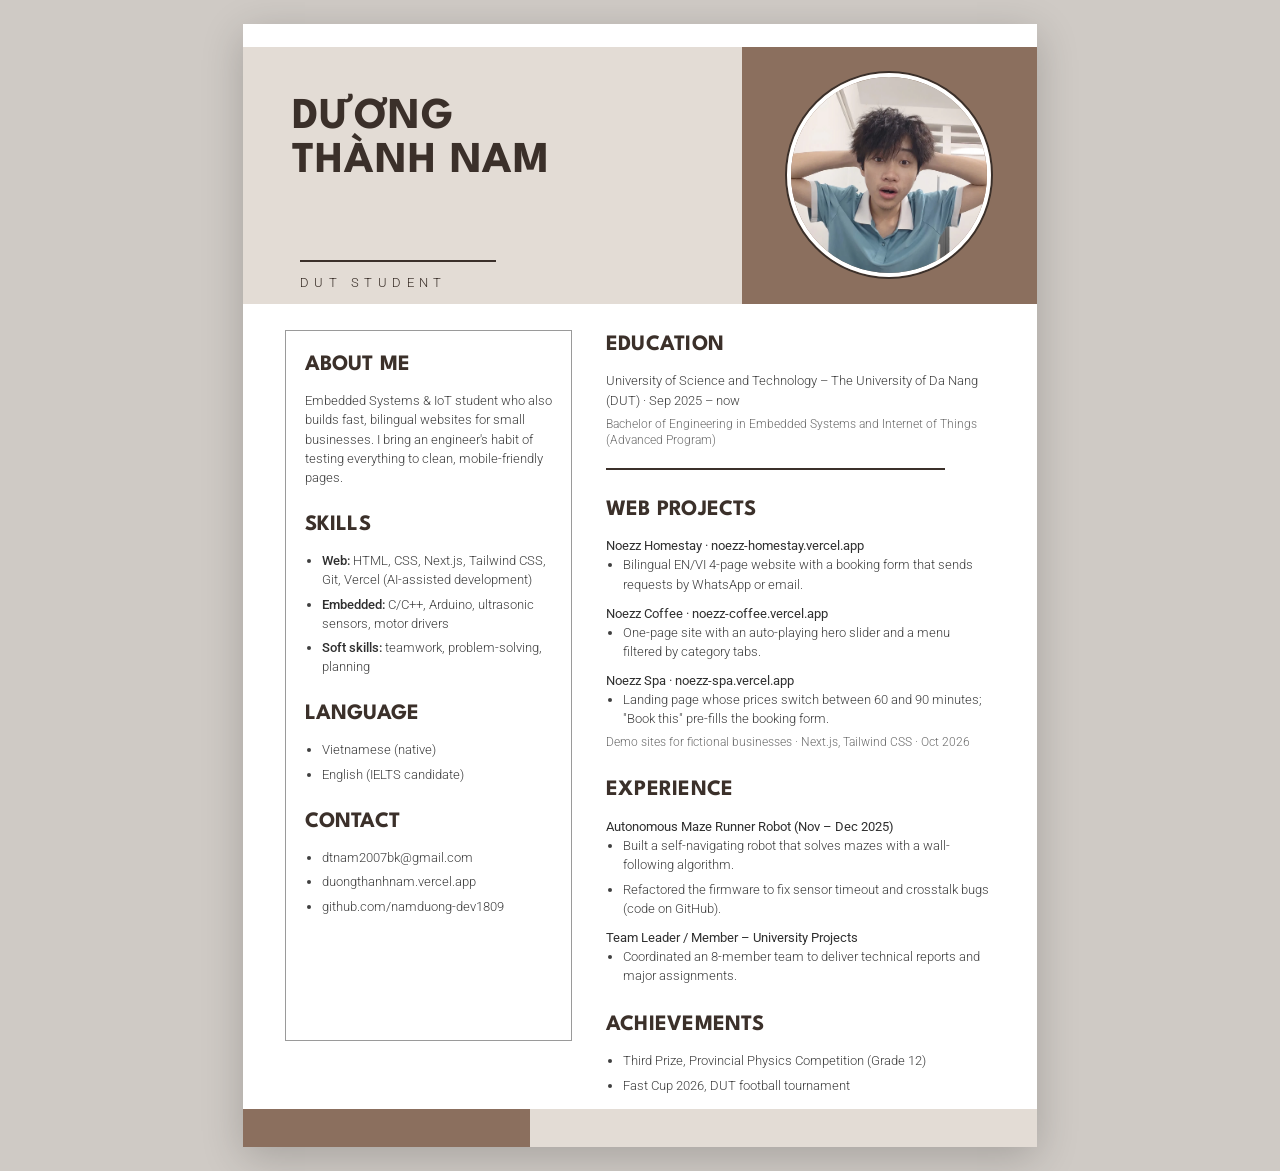
==== resume.html @ 436a4f34 "Rebuild resume as an HTML page with Web Projects - resume.html: one A4 page, same look as before, ed" ====
<!doctype html>
<html lang="en">
<head>
<meta charset="utf-8">
<meta name="viewport" content="width=device-width, initial-scale=1">
<title>Resume — Dương Thành Nam</title>
<link rel="preconnect" href="https://fonts.googleapis.com">
<link rel="preconnect" href="https://fonts.gstatic.com" crossorigin>
<link href="https://fonts.googleapis.com/css2?family=League+Spartan:wght@600;700&family=Roboto:wght@300;400;500&display=swap" rel="stylesheet">
<style>
  /* One A4 page. Print it (Ctrl+P → Save as PDF) to get the PDF. */
  @page { size: A4; margin: 0; }
  :root { --ink:#3b302a; --brown:#8b6f5e; --beige:#e3dcd5; --text:#3f3f3f; --muted:#6b6b6b; }
  * { box-sizing:border-box; margin:0; padding:0; }
  html { background:#cfcac5; }
  body { font-family:Roboto, Arial, sans-serif; font-weight:300; color:var(--text); font-size:13.2px; line-height:1.45; }
  .page { width:210mm; height:297mm; margin:24px auto; background:#fff; position:relative; overflow:hidden; box-shadow:0 10px 40px rgba(0,0,0,.2); }
  @media print { html { background:#fff; } .page { margin:0; box-shadow:none; } }

  .top { display:grid; grid-template-columns:1fr 78mm; height:68mm; margin-top:6mm; }
  .name { background:var(--beige); padding:13mm 0 0 13mm; position:relative; }
  .name h1 { font-family:"League Spartan", sans-serif; font-weight:700; font-size:44px; line-height:1; letter-spacing:.02em; color:var(--ink); text-transform:uppercase; }
  .name .role { position:absolute; left:15mm; bottom:3mm; font-size:13px; letter-spacing:.42em; color:var(--ink); text-transform:uppercase; }
  .name .role::before { content:""; display:block; width:52mm; border-top:2px solid var(--ink); margin-bottom:3mm; }
  .photo { background:var(--brown); display:grid; place-items:center; }
  .photo img { width:54mm; height:54mm; border-radius:50%; object-fit:cover; object-position:50% 18%; border:4px solid #fff; box-shadow:0 0 0 2px var(--ink); }

  .body { display:grid; grid-template-columns:76mm 1fr; gap:9mm; padding:7mm 12mm 0 11mm; }
  .side { border:1px solid #9a9a9a; padding:5mm 5mm 6mm; height:188mm; }
  h2 { font-family:"League Spartan", sans-serif; font-weight:700; font-size:22px; color:var(--ink); text-transform:uppercase; letter-spacing:.01em; margin:0 0 2.5mm; }
  .side h2 { margin-top:6mm; }
  .side h2:first-child { margin-top:0; }
  ul { padding-left:4.5mm; }
  li + li { margin-top:1.4mm; }
  b { font-weight:500; color:#2f2f2f; }
  a { color:inherit; text-decoration:none; }
  .main h2 { margin-top:6.5mm; }
  .main h2:first-child { margin-top:0; }
  .main .rule { border-top:2px solid var(--ink); margin:5mm 0 0; width:88%; }
  .item { margin-top:2.6mm; }
  .item > p:first-child { font-weight:400; color:#2f2f2f; }
  .note { font-size:11.5px; color:var(--muted); margin-top:1.6mm; }

  .bars { position:absolute; left:0; right:0; bottom:0; height:10mm; display:grid; grid-template-columns:76mm 1fr; }
  .bars span:first-child { background:var(--brown); }
  .bars span:last-child { background:var(--beige); }
</style>
</head>
<body>
<div class="page">
  <div class="top">
    <div class="name">
      <h1>Dương<br>Thành Nam</h1>
      <p class="role">DUT Student</p>
    </div>
    <div class="photo"><img src="images/me.webp" alt="Dương Thành Nam"></div>
  </div>

  <div class="body">
    <aside class="side">
      <h2>About me</h2>
      <p>Embedded Systems &amp; IoT student who also builds fast, bilingual websites for small businesses. I bring an engineer's habit of testing everything to clean, mobile-friendly pages.</p>

      <h2>Skills</h2>
      <ul>
        <li><b>Web:</b> HTML, CSS, Next.js, Tailwind CSS, Git, Vercel (AI-assisted development)</li>
        <li><b>Embedded:</b> C/C++, Arduino, ultrasonic sensors, motor drivers</li>
        <li><b>Soft skills:</b> teamwork, problem-solving, planning</li>
      </ul>

      <h2>Language</h2>
      <ul>
        <li>Vietnamese (native)</li>
        <li>English (IELTS candidate)</li>
      </ul>

      <h2>Contact</h2>
      <ul>
        <!-- private-contact -->
        <li>dtnam2007bk@gmail.com</li>
        <li>duongthanhnam.vercel.app</li>
        <li>github.com/namduong-dev1809</li>
      </ul>
    </aside>

    <main class="main">
      <h2>Education</h2>
      <p>University of Science and Technology – The University of Da Nang (DUT) · Sep 2025 – now</p>
      <p class="note">Bachelor of Engineering in Embedded Systems and Internet of Things (Advanced Program)</p>
      <div class="rule"></div>

      <h2>Web projects</h2>
      <div class="item">
        <p>Noezz Homestay · noezz-homestay.vercel.app</p>
        <ul><li>Bilingual EN/VI 4-page website with a booking form that sends requests by WhatsApp or email.</li></ul>
      </div>
      <div class="item">
        <p>Noezz Coffee · noezz-coffee.vercel.app</p>
        <ul><li>One-page site with an auto-playing hero slider and a menu filtered by category tabs.</li></ul>
      </div>
      <div class="item">
        <p>Noezz Spa · noezz-spa.vercel.app</p>
        <ul><li>Landing page whose prices switch between 60 and 90 minutes; "Book this" pre-fills the booking form.</li></ul>
      </div>
      <p class="note">Demo sites for fictional businesses · Next.js, Tailwind CSS · Oct 2026</p>

      <h2>Experience</h2>
      <div class="item">
        <p>Autonomous Maze Runner Robot (Nov – Dec 2025)</p>
        <ul>
          <li>Built a self-navigating robot that solves mazes with a wall-following algorithm.</li>
          <li>Refactored the firmware to fix sensor timeout and crosstalk bugs (code on GitHub).</li>
        </ul>
      </div>
      <div class="item">
        <p>Team Leader / Member – University Projects</p>
        <ul>
          <li>Coordinated an 8-member team to deliver technical reports and major assignments.</li>
        </ul>
      </div>

      <h2>Achievements</h2>
      <ul>
        <li>Third Prize, Provincial Physics Competition (Grade 12)</li>
        <li>Fast Cup 2026, DUT football tournament</li>
      </ul>
    </main>
  </div>
  <div class="bars"><span></span><span></span></div>
</div>
</body>
</html>
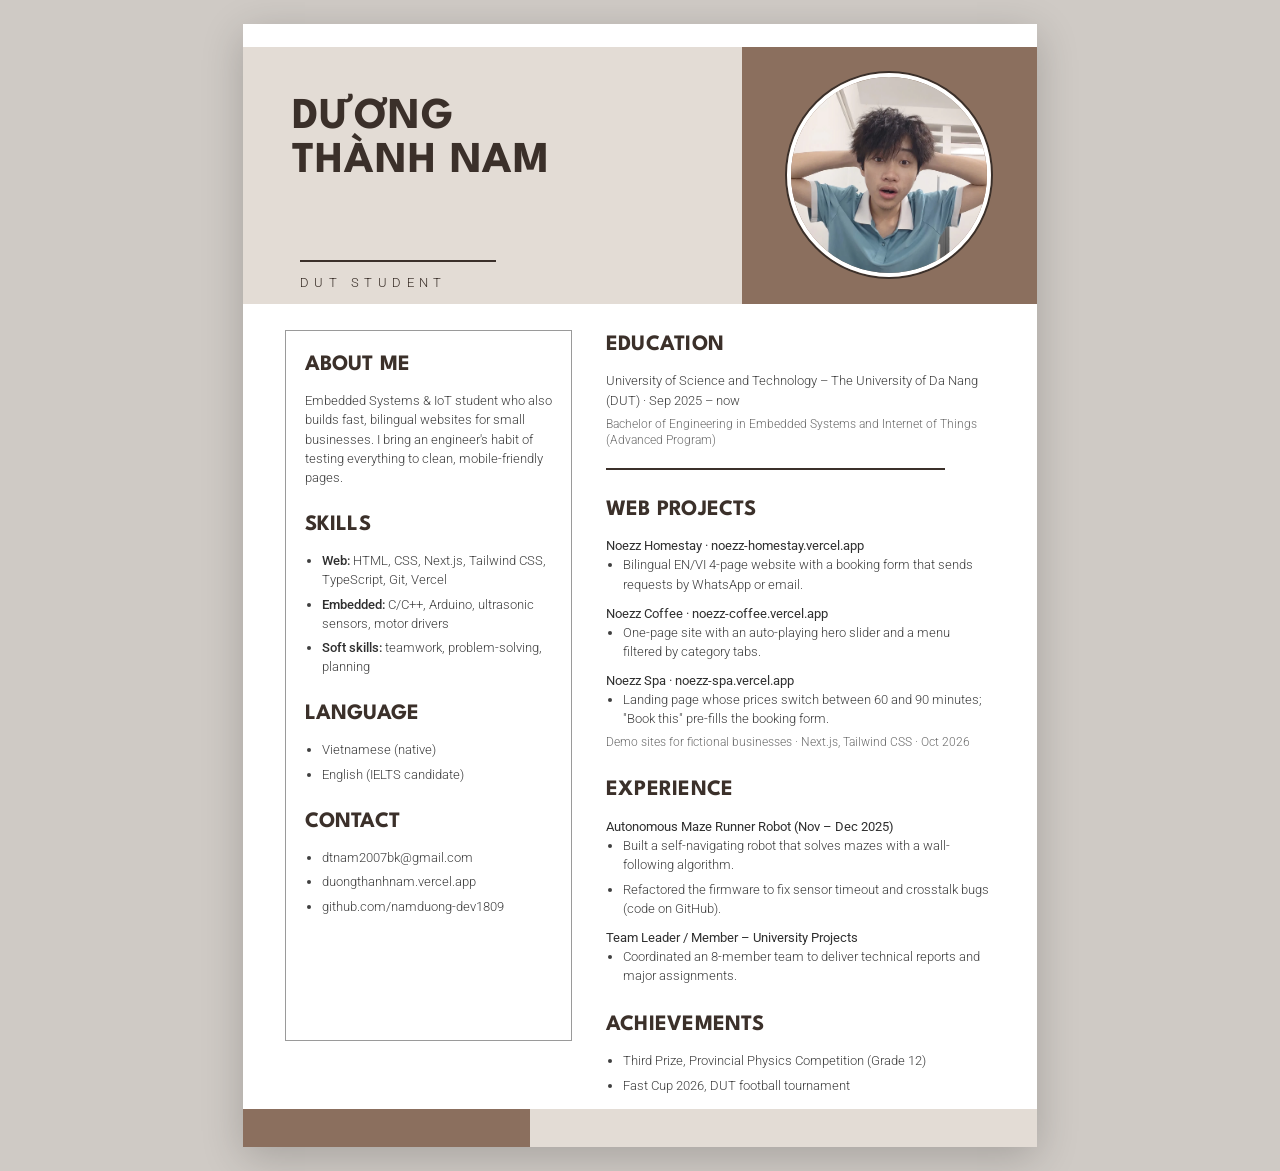
==== commit 2b7d4984: "Update resume skills" ====
--- a/resume.html
+++ b/resume.html
@@ -63,7 +63,7 @@
 
       <h2>Skills</h2>
       <ul>
-        <li><b>Web:</b> HTML, CSS, Next.js, Tailwind CSS, Git, Vercel (AI-assisted development)</li>
+        <li><b>Web:</b> HTML, CSS, Next.js, Tailwind CSS, TypeScript, Git, Vercel</li>
         <li><b>Embedded:</b> C/C++, Arduino, ultrasonic sensors, motor drivers</li>
         <li><b>Soft skills:</b> teamwork, problem-solving, planning</li>
       </ul>
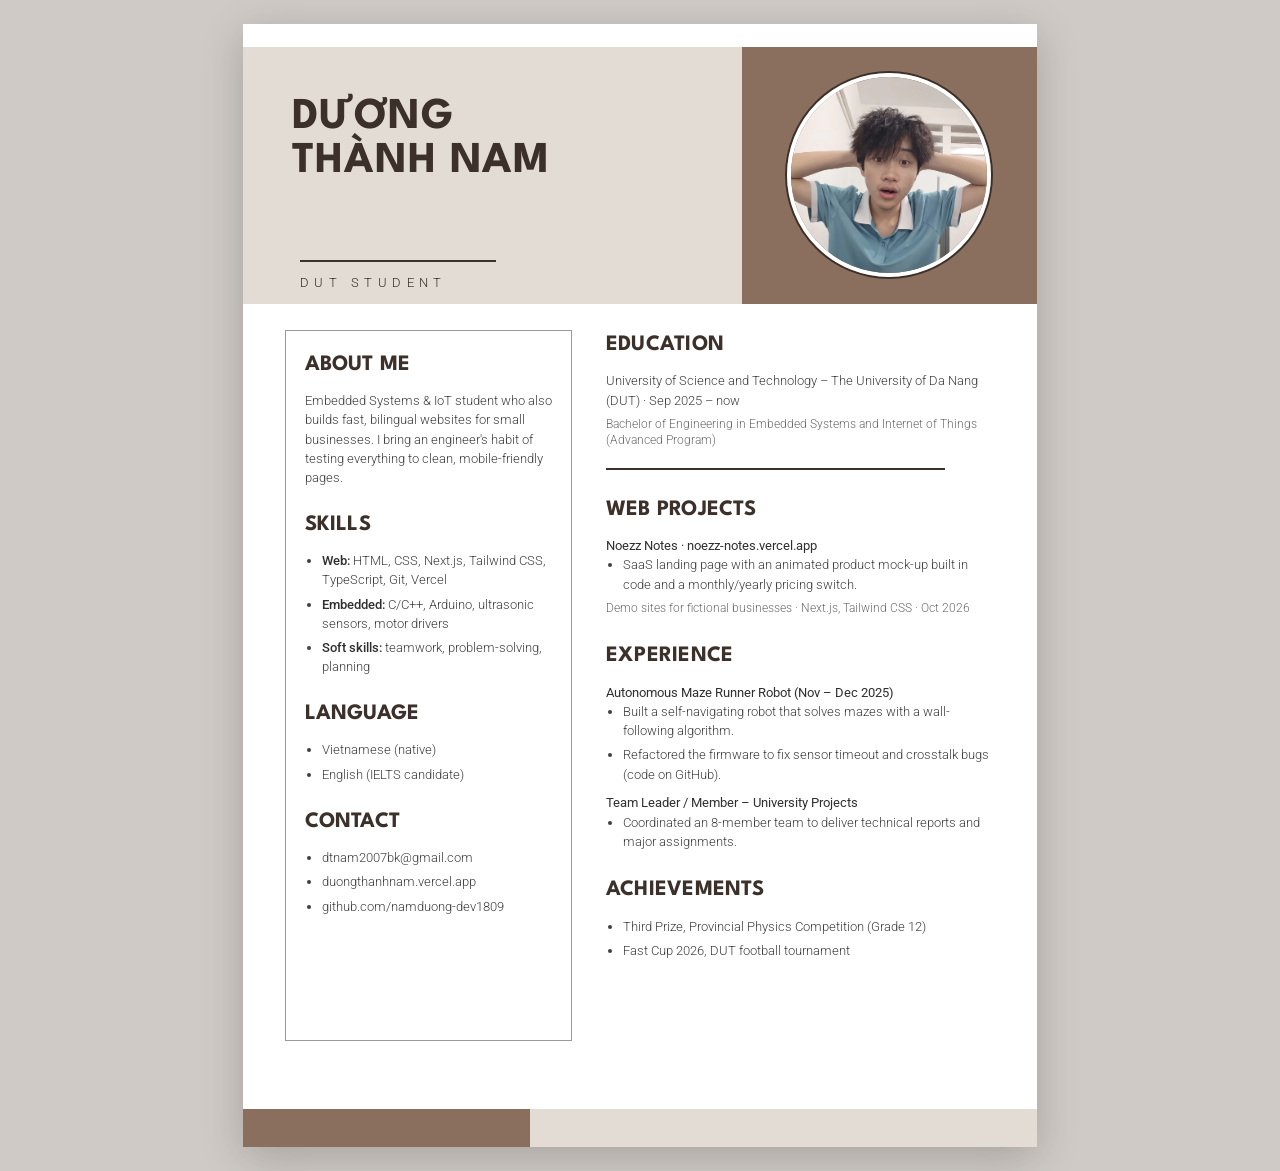
==== commit 7a16b2ee: "Remove hospitality demos from Websites" ====
--- a/resume.html
+++ b/resume.html
@@ -91,16 +91,8 @@
 
       <h2>Web projects</h2>
       <div class="item">
-        <p>Noezz Homestay · noezz-homestay.vercel.app</p>
-        <ul><li>Bilingual EN/VI 4-page website with a booking form that sends requests by WhatsApp or email.</li></ul>
-      </div>
-      <div class="item">
-        <p>Noezz Coffee · noezz-coffee.vercel.app</p>
-        <ul><li>One-page site with an auto-playing hero slider and a menu filtered by category tabs.</li></ul>
-      </div>
-      <div class="item">
-        <p>Noezz Spa · noezz-spa.vercel.app</p>
-        <ul><li>Landing page whose prices switch between 60 and 90 minutes; "Book this" pre-fills the booking form.</li></ul>
+        <p>Noezz Notes · noezz-notes.vercel.app</p>
+        <ul><li>SaaS landing page with an animated product mock-up built in code and a monthly/yearly pricing switch.</li></ul>
       </div>
       <p class="note">Demo sites for fictional businesses · Next.js, Tailwind CSS · Oct 2026</p>
 
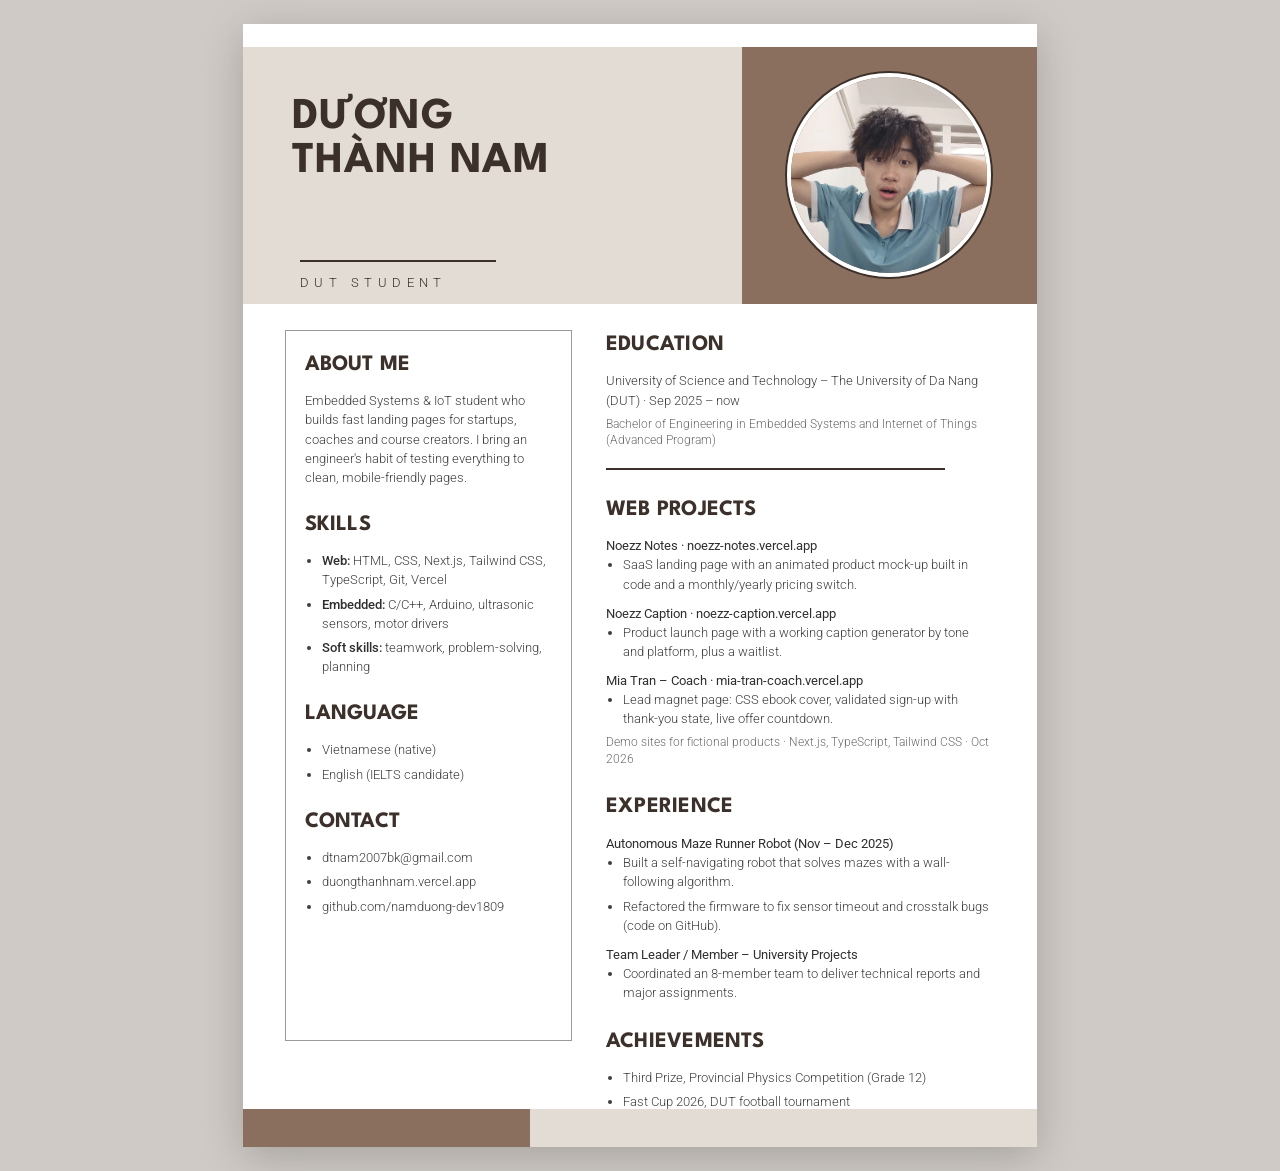
==== commit 8a387ca4: "Resume: add Noezz Caption and Mia Tran" ====
--- a/resume.html
+++ b/resume.html
@@ -59,7 +59,7 @@
   <div class="body">
     <aside class="side">
       <h2>About me</h2>
-      <p>Embedded Systems &amp; IoT student who also builds fast, bilingual websites for small businesses. I bring an engineer's habit of testing everything to clean, mobile-friendly pages.</p>
+      <p>Embedded Systems &amp; IoT student who builds fast landing pages for startups, coaches and course creators. I bring an engineer's habit of testing everything to clean, mobile-friendly pages.</p>
 
       <h2>Skills</h2>
       <ul>
@@ -94,7 +94,15 @@
         <p>Noezz Notes · noezz-notes.vercel.app</p>
         <ul><li>SaaS landing page with an animated product mock-up built in code and a monthly/yearly pricing switch.</li></ul>
       </div>
-      <p class="note">Demo sites for fictional businesses · Next.js, Tailwind CSS · Oct 2026</p>
+      <div class="item">
+        <p>Noezz Caption · noezz-caption.vercel.app</p>
+        <ul><li>Product launch page with a working caption generator by tone and platform, plus a waitlist.</li></ul>
+      </div>
+      <div class="item">
+        <p>Mia Tran – Coach · mia-tran-coach.vercel.app</p>
+        <ul><li>Lead magnet page: CSS ebook cover, validated sign-up with thank-you state, live offer countdown.</li></ul>
+      </div>
+      <p class="note">Demo sites for fictional products · Next.js, TypeScript, Tailwind CSS · Oct 2026</p>
 
       <h2>Experience</h2>
       <div class="item">
